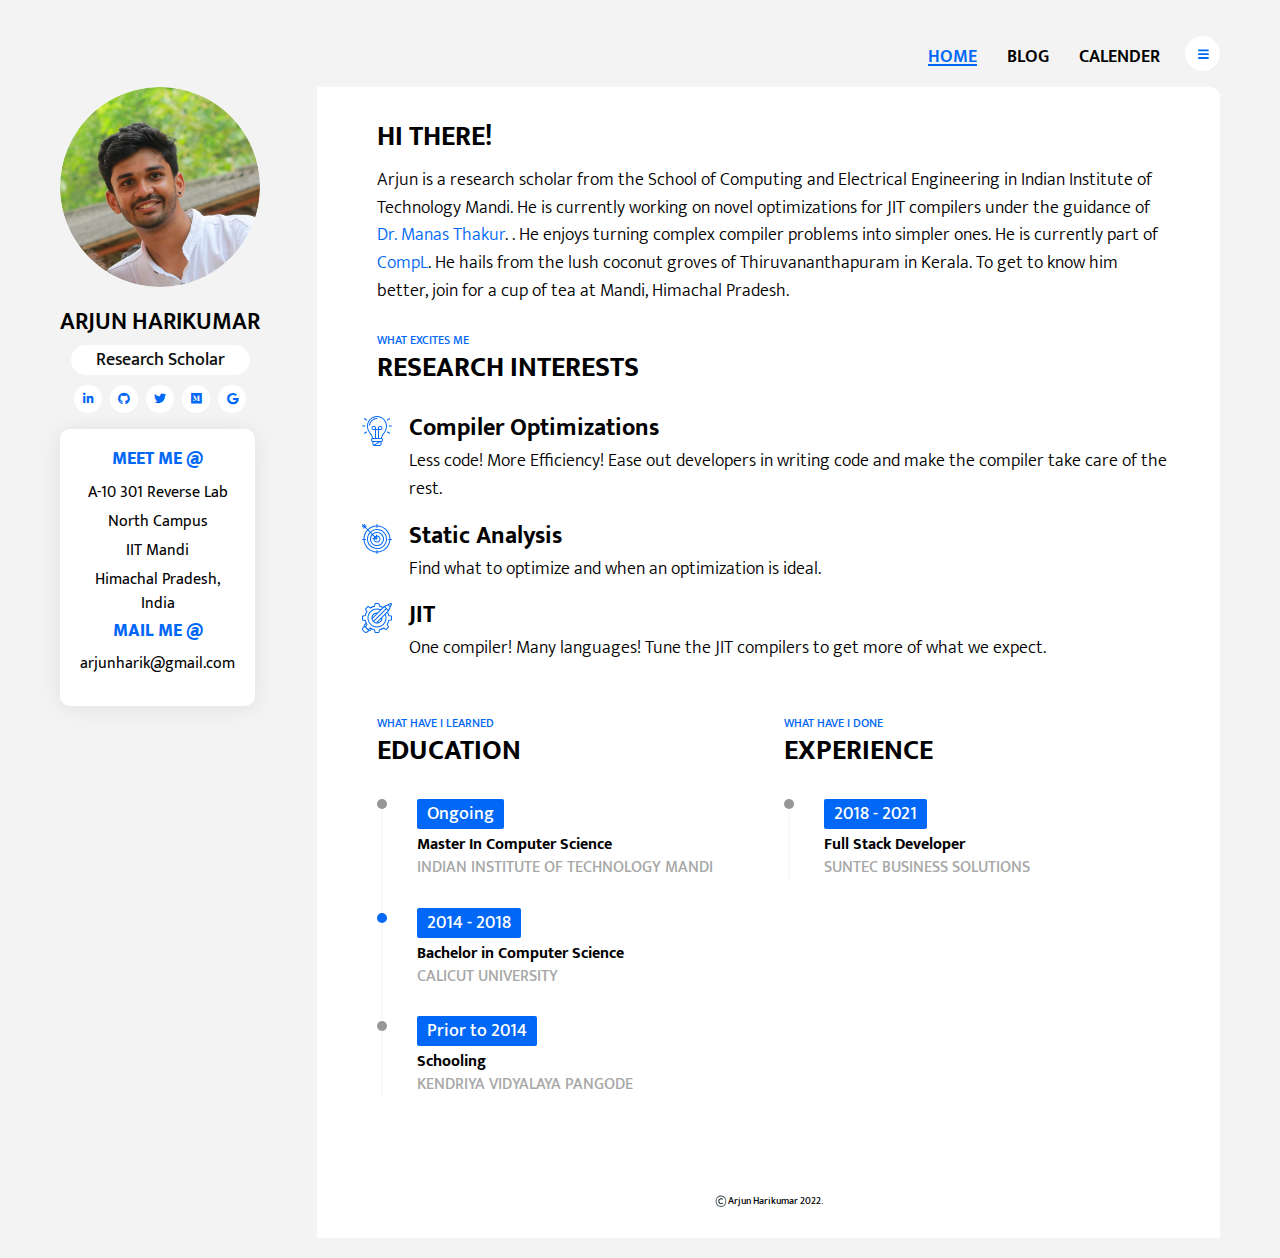
==== index.html @ 845faffc "Intial Commit" ====
<!DOCTYPE html>
<html lang="en">

<head>
    <meta charset="UTF-8">
    <meta name="viewport" content="width=device-width, initial-scale=1.0">
    <meta http-equiv="X-UA-Compatible" content="ie=edge">
    <title>Arjun Harikumar :: Home</title>
    <link rel="icon" type="image/x-icon" href="assets/images/A.jpg" /> 
    <link href="https://fonts.googleapis.com/css?family=Mukta:300,400,500,600,700&display=swap" rel="stylesheet">
    <link rel="stylesheet" href="assets/vendors/@fortawesome/fontawesome-free/css/all.min.css">
    <link rel="stylesheet" href="assets/css/live-resume.css">
</head>
<body>
    <header>
        <button class="btn btn-white btn-share ml-auto mr-3 ml-md-0 mr-md-auto" style="visibility:hidden"><img src="assets/images/share.svg" alt="share" class="btn-img">
            SHARE</button>
        <nav class="collapsible-nav" id="collapsible-nav">
            <a href="index.html" class="nav-link active">HOME</a>
            <a href="blog.html" class="nav-link">BLOG</a>
            <a href="calender.html" class="nav-link">CALENDER</a>
        </nav>
        <button class="btn btn-menu-toggle btn-white rounded-circle" data-toggle="collapsible-nav"
            data-target="collapsible-nav"><img src="assets/images/hamburger.svg" alt="hamburger"></button>
    </header>
    <div class="content-wrapper">
        <aside>
            <div class="profile-img-wrapper">
                <img src="assets/images/profile.png" alt="profile">
            </div>
            <h1 class="profile-name">ARJUN HARIKUMAR</h1>
            <div class="text-center">
                <span class="badge badge-white badge-pill profile-designation">Research Scholar</span>
            </div>
            <nav class="social-links">
                <a href="https://www.linkedin.com/in/arjunharik/" target="_blank" class="social-link"><i class="fab fa-linkedin-in"></i></a>
                <a href="https://github.com/arjunhk7" target="_blank" class="social-link"><i class="fab fa-github"></i></a>
                <a href="https://twitter.com/ahkrocks619" target="_blank" class="social-link"><i class="fab fa-twitter"></i></a>
                <a href="https://medium.com/@arjunharik" target="_blank" class="social-link"><i class="fab fa-medium"></i></a>
                <a href="mailto:s21008@students.iitmandi.ac.in" target="_blank" class="social-link"><i class="fab fa-google"></i></a>
            </nav>
            <!-- <div class="widget">
                <h5 class="widget-title">Meet me @</h5>
                <div class="widget-content">
                    <p>A-10 301 Reverse Lab</p>
                    <p>North Campus</p>
                    <p>IIT Mandi</p>
                    <p>Himachal Pradesh, India</p>
                    <h5 class="widget-title">Mail me @</h5>
                	<div class="widget-content">
                    <p><a href="arjunharik@gmail.com" target="_blank">arjunharik@gmail.com</a></p>
                    <button class="btn btn-download-cv btn-primary rounded-pill"> <img src="assets/images/download.svg" alt="download"
                        class="btn-img">DOWNLOAD CV </button>
                </div>
            </div> -->
            <div class="widget card">
                <div class="card-body">
                    <div class="widget-content">
                        <h5 class="widget-title card-title">Meet me @</h5>
                        <p>A-10 301 Reverse Lab</p>
                    	<p>North Campus</p>
                   		<p>IIT Mandi</p>
                    	<p>Himachal Pradesh, India</p>
                    	<h5 class="widget-title card-title">Mail me @</h5>
                        <p>arjunharik@gmail.com</p>
                    </div>
                </div>
            </div>
        </aside>
        <main>
            <section class="intro-section">
                <h2 class="section-title">Hi there!</h2>
                <p>Arjun is a research scholar from the School of Computing and Electrical Engineering in Indian Institute of Technology Mandi. He is currently working on novel optimizations for JIT compilers under the guidance of <a href="https://manas.gitlab.io/" target="_blank">Dr. Manas Thakur</a>.
                 . He enjoys turning complex compiler problems into simpler ones. He is currently part of <a href="https://compl.iitmandi.ac.in/" target="_blank">CompL</a>. He hails from the lush coconut groves of Thiruvananthapuram in Kerala. To get to know him better, join for a cup of tea at Mandi, Himachal Pradesh.   </p>
                <!-- <a href="#!" class="btn btn-primary btn-hire-me">HIRE ME</a> -->
            </section>
            <section class="services-section">
                <h6 class="section-subtitle">WHAT EXCITES ME</h6>
                <h2 class="section-title">RESEARCH INTERESTS</h2>
                <div class="row">
                    <div class="media service-card col-lg-6">
                        <div class="service-icon">
                            <img src="assets/images/003-idea.svg" alt="bulb">
                        </div>
                        <div class="media-body">
                            <h5 class="service-title">Compiler Optimizations</h5>
                            <p class="service-description">Less code! More Efficiency! Ease out developers in writing code and make the compiler take care of the rest.
                            </p>
                        </div>
                    </div>
                </div>
                <div class="row">
                    <div class="media service-card col-lg-6">
                        <div class="service-icon">
                            <img src="assets/images/001-target.svg" alt="bulb">
                        </div>
                        <div class="media-body">
                            <h5 class="service-title">Static Analysis</h5>
                            <p class="service-description">Find what to optimize and when an optimization is ideal.
                            </p>
                        </div>
                    </div>
                </div>
                <div class="row">
                    <div class="media service-card col-lg-6">
                        <div class="service-icon">
                            <img src="assets/images/002-development.svg" alt="bulb">
                        </div>
                        <div class="media-body">
                            <h5 class="service-title">JIT</h5>
                            <p class="service-description">One compiler! Many languages! Tune the JIT compilers to get more of what we expect.
                            </p>
                        </div>
                    </div>
                </div>
            </section>
            <section class="resume-section">
                <div class="row">
                    <div class="col-lg-6">
                    	<h6 class="section-subtitle">WHAT HAVE I LEARNED</h6>
                        <h2 class="section-title">EDUCATION</h2>
                        <ul class="time-line">
                            <li class="time-line-item">
                                <span class="badge badge-primary">Ongoing</span>
                                <h6 class="time-line-item-title">Master In Computer Science</h6>
                                <p class="time-line-item-subtitle">INDIAN INSTITUTE OF TECHNOLOGY MANDI</p>
                            </li>
                            <li class="time-line-item">
                                <span class="badge badge-primary">2014 - 2018</span>
                                <h6 class="time-line-item-title">Bachelor in Computer Science</h6>
                                <p class="time-line-item-subtitle">CALICUT UNIVERSITY</p>
                            </li>
                            <li class="time-line-item">
                                <span class="badge badge-primary">Prior to 2014 </span>
                                <h6 class="time-line-item-title">Schooling</h6>
                                <p class="time-line-item-subtitle">KENDRIYA VIDYALAYA PANGODE</p>
                            </li>
                        </ul>
                    </div>
                    <div class="col-lg-6">
                    	<h6 class="section-subtitle">WHAT HAVE I DONE</h6>
                        <h2 class="section-title">Experience</h2>
                        <ul class="time-line">
                            <li class="time-line-item">
                                <span class="badge badge-primary">2018 - 2021</span>
                                <h6 class="time-line-item-title">Full Stack Developer</h6>
                                <p class="time-line-item-subtitle">SUNTEC BUSINESS SOLUTIONS</p>
                            </li>
                        </ul>
                    </div>
                </div>
            </section>
            <footer>
            <img style="max-width: 15px" src="assets/images/copyright.jpg" alt="copyright">Arjun Harikumar 2022.
            </footer>
        </main>
    </div>
    <script src="assets/vendors/jquery/dist/jquery.min.js"></script>
    <script src="assets/vendors/@popperjs/core/dist/umd/popper-base.min.js"></script>
    <script src="assets/vendors/bootstrap/dist/js/bootstrap.min.js"></script>
    <script src="assets/js/live-resume.js"></script>
</body>

</html>
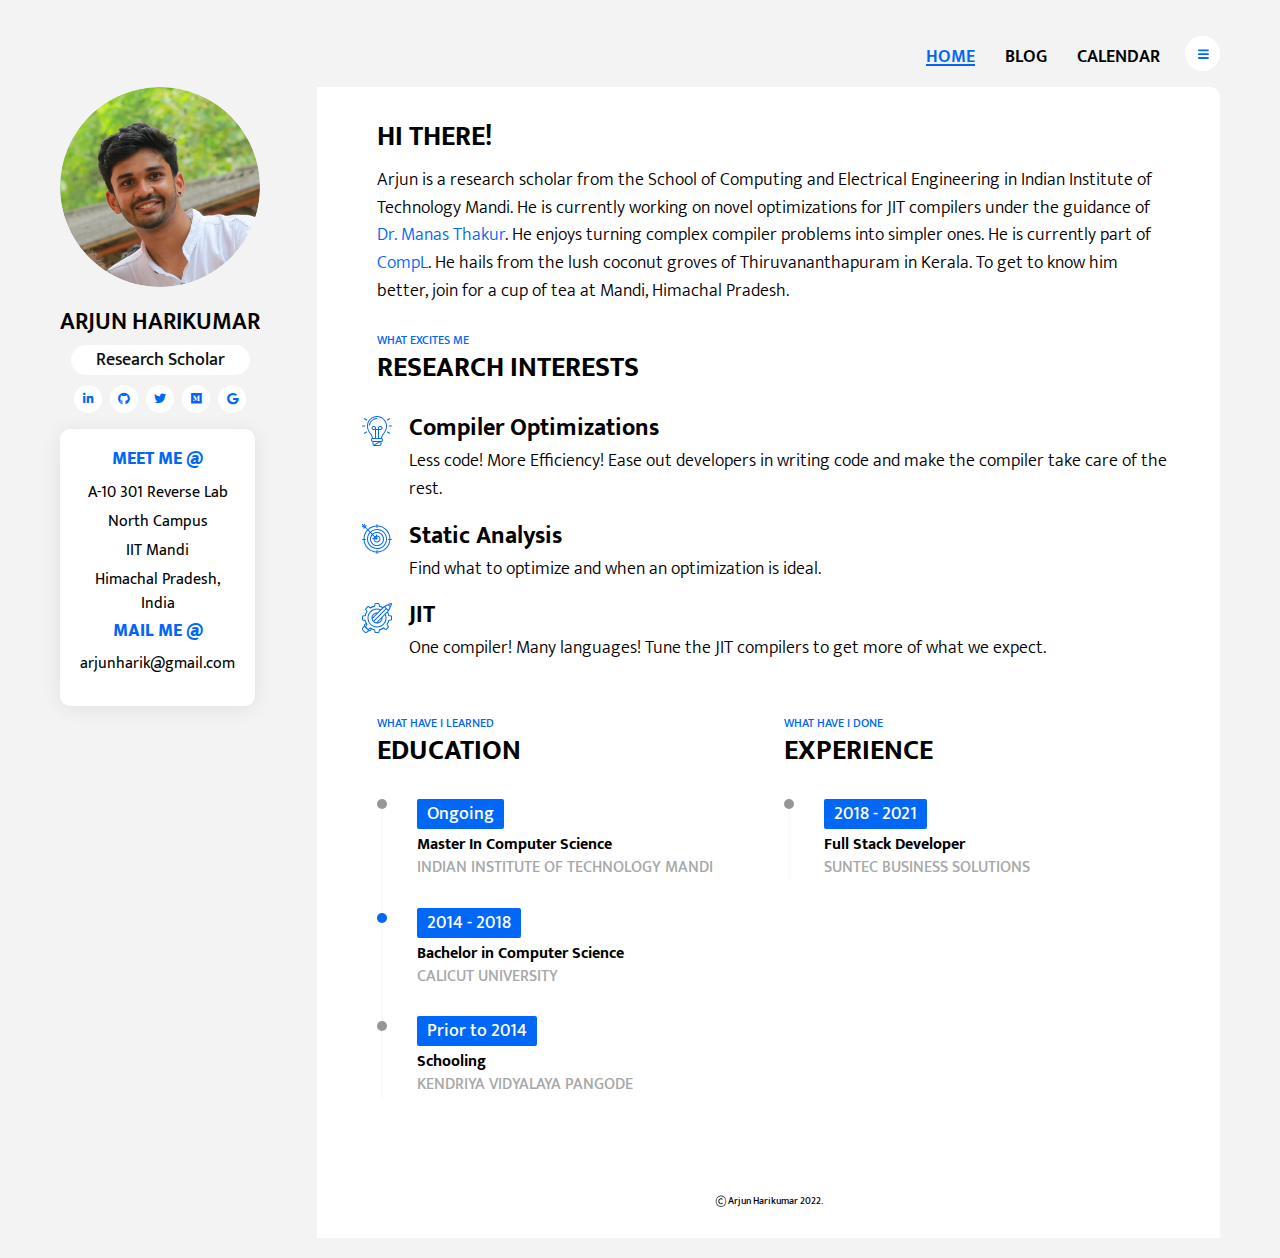
==== commit c837f874: "Edited spellings" ====
--- a/index.html
+++ b/index.html
@@ -18,7 +18,7 @@
         <nav class="collapsible-nav" id="collapsible-nav">
             <a href="index.html" class="nav-link active">HOME</a>
             <a href="blog.html" class="nav-link">BLOG</a>
-            <a href="calender.html" class="nav-link">CALENDER</a>
+            <a href="calender.html" class="nav-link">CALENDAR</a>
         </nav>
         <button class="btn btn-menu-toggle btn-white rounded-circle" data-toggle="collapsible-nav"
             data-target="collapsible-nav"><img src="assets/images/hamburger.svg" alt="hamburger"></button>
@@ -71,7 +71,7 @@
             <section class="intro-section">
                 <h2 class="section-title">Hi there!</h2>
                 <p>Arjun is a research scholar from the School of Computing and Electrical Engineering in Indian Institute of Technology Mandi. He is currently working on novel optimizations for JIT compilers under the guidance of <a href="https://manas.gitlab.io/" target="_blank">Dr. Manas Thakur</a>.
-                 . He enjoys turning complex compiler problems into simpler ones. He is currently part of <a href="https://compl.iitmandi.ac.in/" target="_blank">CompL</a>. He hails from the lush coconut groves of Thiruvananthapuram in Kerala. To get to know him better, join for a cup of tea at Mandi, Himachal Pradesh.   </p>
+                  He enjoys turning complex compiler problems into simpler ones. He is currently part of <a href="https://compl.iitmandi.ac.in/" target="_blank">CompL</a>. He hails from the lush coconut groves of Thiruvananthapuram in Kerala. To get to know him better, join for a cup of tea at Mandi, Himachal Pradesh.   </p>
                 <!-- <a href="#!" class="btn btn-primary btn-hire-me">HIRE ME</a> -->
             </section>
             <section class="services-section">
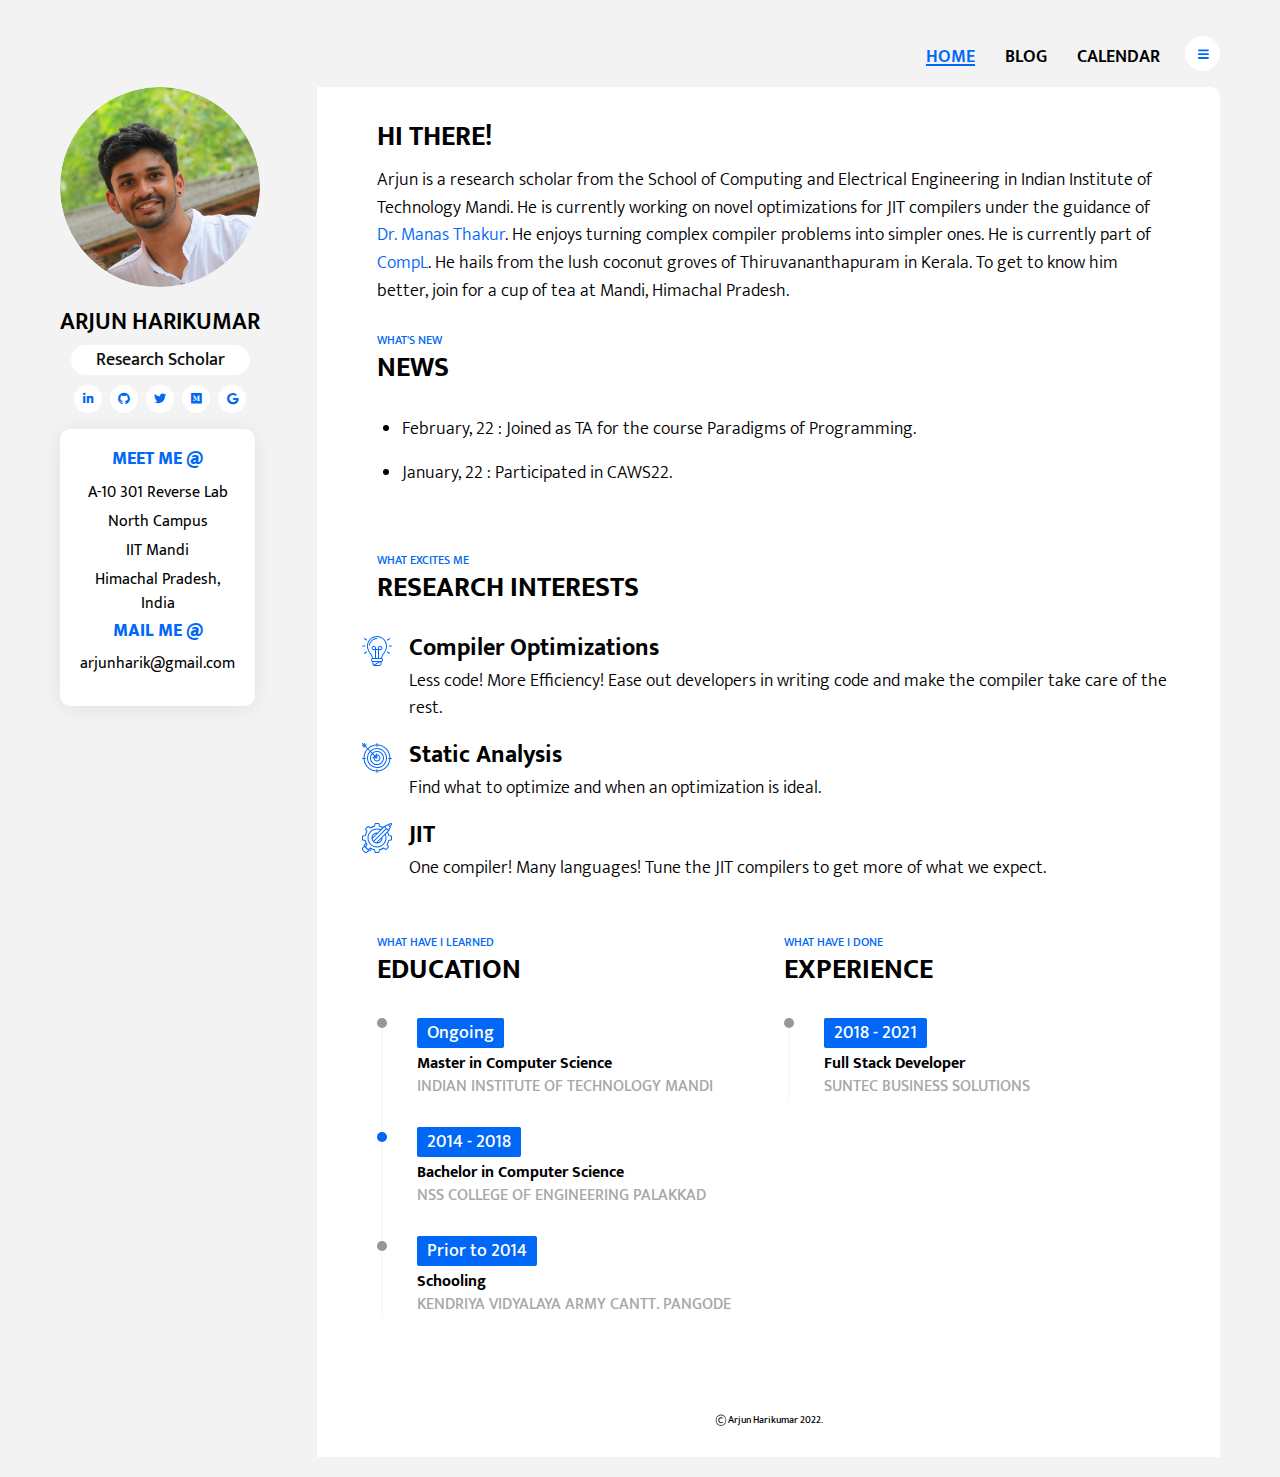
==== commit 5f2dcc58: "Added News section." ====
--- a/index.html
+++ b/index.html
@@ -75,6 +75,25 @@
                 <!-- <a href="#!" class="btn btn-primary btn-hire-me">HIRE ME</a> -->
             </section>
             <section class="services-section">
+                <h6 class="section-subtitle">WHAT'S NEW</h6>
+                <h2 class="section-title">NEWS</h2>
+                <div class="row" style="padding-bottom: 0px">
+                <ul style="padding-bottom: 0px">
+                	<li style="padding-bottom: 0px">
+                    <div class="media-body">
+                        <p class="service-description">February, 22 : Joined as TA for the course Paradigms of Programming.
+                        </p>
+                    </div>
+                    </li>
+                    <li style="padding-bottom: 0px">
+                    <div class="media-body">
+                        <p class="service-description">January, 22 : Participated in CAWS22.
+                        </p>
+                    </div>
+                </ul>
+                </div>
+            </section>
+            <section class="services-section">
                 <h6 class="section-subtitle">WHAT EXCITES ME</h6>
                 <h2 class="section-title">RESEARCH INTERESTS</h2>
                 <div class="row">
@@ -122,18 +141,18 @@
                         <ul class="time-line">
                             <li class="time-line-item">
                                 <span class="badge badge-primary">Ongoing</span>
-                                <h6 class="time-line-item-title">Master In Computer Science</h6>
+                                <h6 class="time-line-item-title">Master in Computer Science</h6>
                                 <p class="time-line-item-subtitle">INDIAN INSTITUTE OF TECHNOLOGY MANDI</p>
                             </li>
                             <li class="time-line-item">
                                 <span class="badge badge-primary">2014 - 2018</span>
                                 <h6 class="time-line-item-title">Bachelor in Computer Science</h6>
-                                <p class="time-line-item-subtitle">CALICUT UNIVERSITY</p>
+                                <p class="time-line-item-subtitle">NSS COLLEGE OF ENGINEERING PALAKKAD</p>
                             </li>
                             <li class="time-line-item">
                                 <span class="badge badge-primary">Prior to 2014 </span>
                                 <h6 class="time-line-item-title">Schooling</h6>
-                                <p class="time-line-item-subtitle">KENDRIYA VIDYALAYA PANGODE</p>
+                                <p class="time-line-item-subtitle">KENDRIYA VIDYALAYA ARMY CANTT. PANGODE</p>
                             </li>
                         </ul>
                     </div>
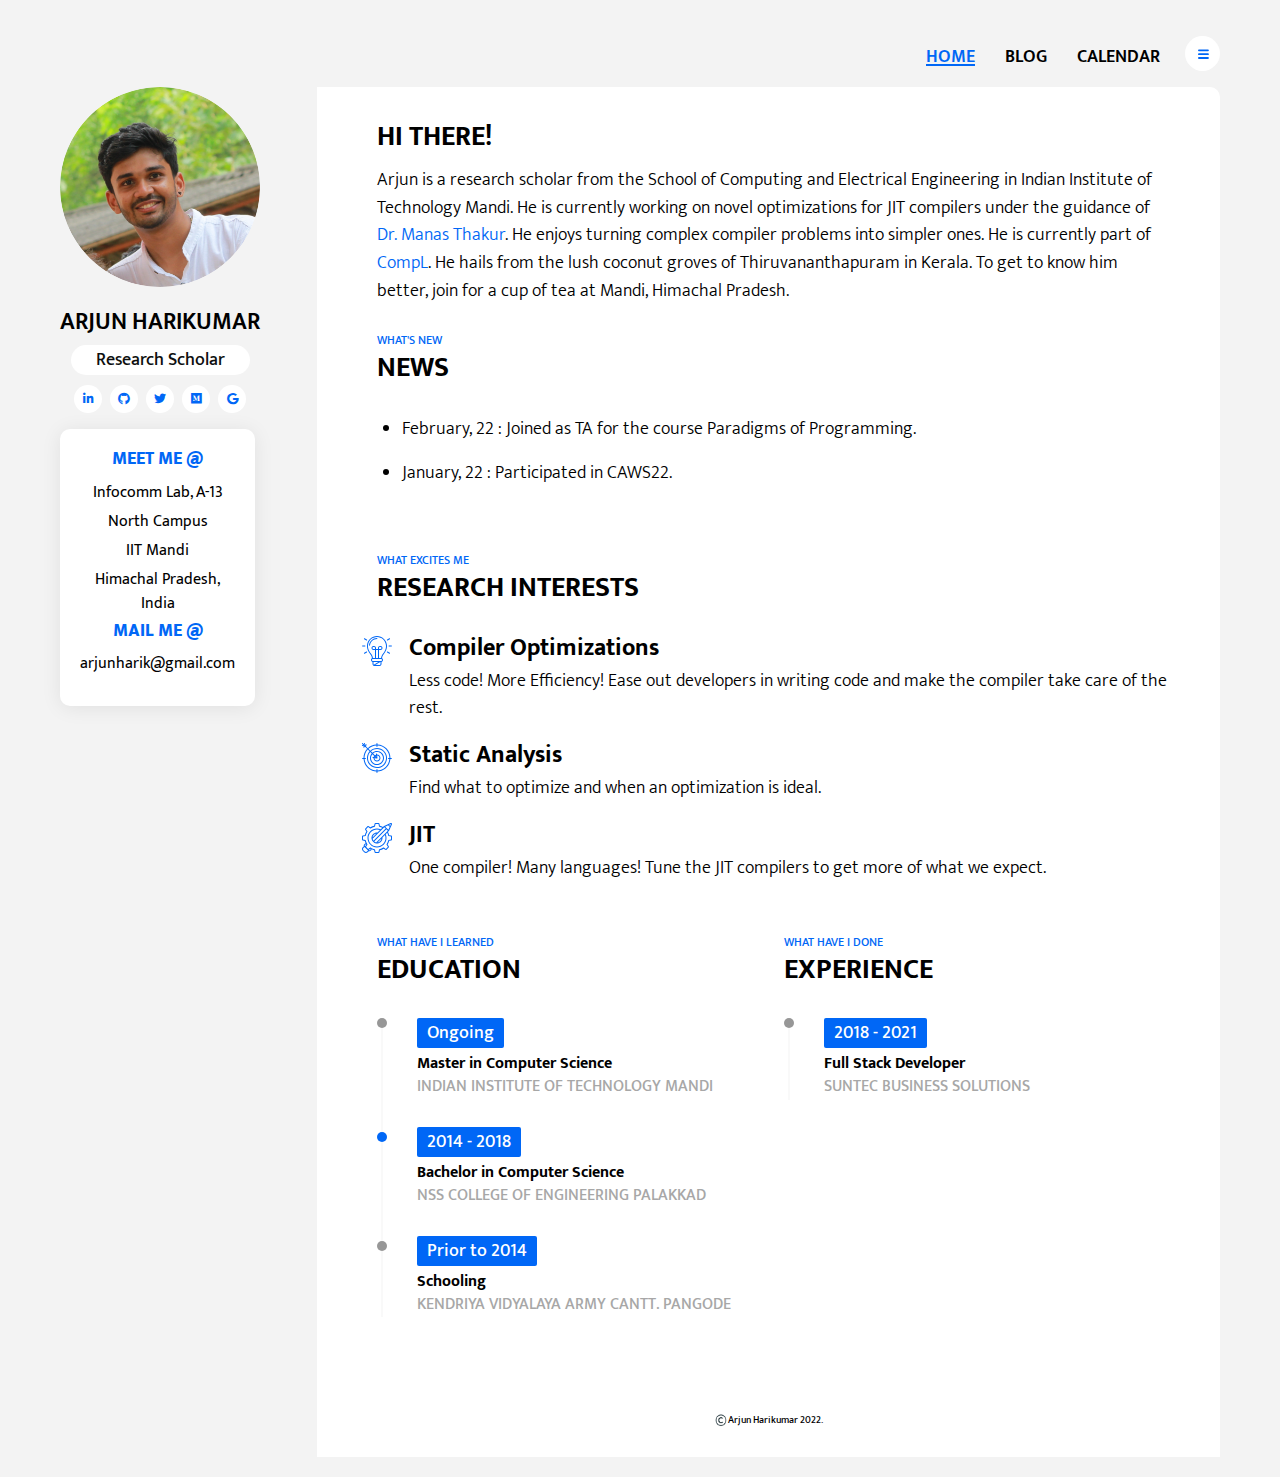
==== commit cc89a72c: "Edited Address" ====
--- a/index.html
+++ b/index.html
@@ -57,7 +57,7 @@
                 <div class="card-body">
                     <div class="widget-content">
                         <h5 class="widget-title card-title">Meet me @</h5>
-                        <p>A-10 301 Reverse Lab</p>
+                        <p>Infocomm Lab, A-13</p>
                     	<p>North Campus</p>
                    		<p>IIT Mandi</p>
                     	<p>Himachal Pradesh, India</p>
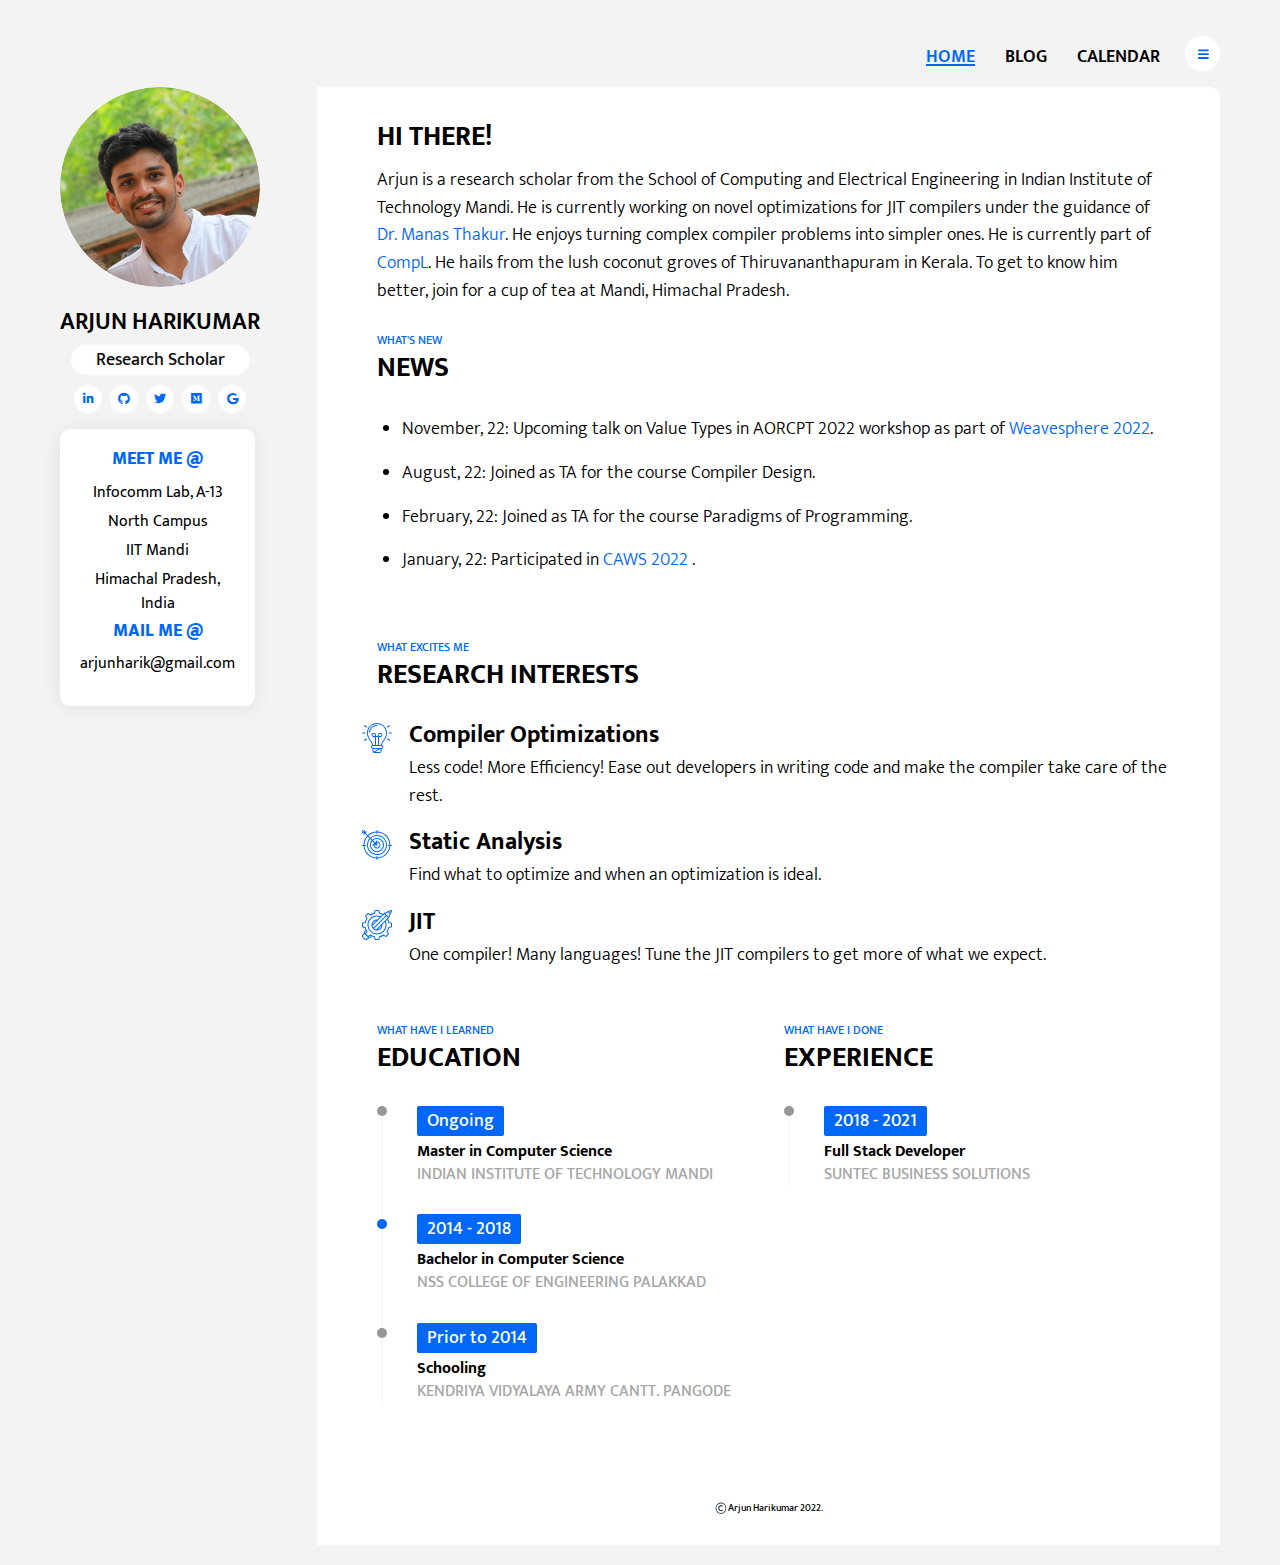
==== commit 25c06766: "Modified content" ====
--- a/index.html
+++ b/index.html
@@ -57,7 +57,7 @@
                 <div class="card-body">
                     <div class="widget-content">
                         <h5 class="widget-title card-title">Meet me @</h5>
-                        <p>Infocomm Lab, A-13</p>
+                        <p>Infocomm Lab,  A-13</p>
                     	<p>North Campus</p>
                    		<p>IIT Mandi</p>
                     	<p>Himachal Pradesh, India</p>
@@ -71,7 +71,7 @@
             <section class="intro-section">
                 <h2 class="section-title">Hi there!</h2>
                 <p>Arjun is a research scholar from the School of Computing and Electrical Engineering in Indian Institute of Technology Mandi. He is currently working on novel optimizations for JIT compilers under the guidance of <a href="https://manas.gitlab.io/" target="_blank">Dr. Manas Thakur</a>.
-                  He enjoys turning complex compiler problems into simpler ones. He is currently part of <a href="https://compl.iitmandi.ac.in/" target="_blank">CompL</a>. He hails from the lush coconut groves of Thiruvananthapuram in Kerala. To get to know him better, join for a cup of tea at Mandi, Himachal Pradesh.   </p>
+                  He enjoys turning complex compiler problems into simpler ones. He is currently part of <a href="https://compl.iitmandi.ac.in/" target="_blank">CompL</a>. He hails from the lush coconut groves of Thiruvananthapuram in Kerala. To get to know him better,  join for a cup of tea at Mandi, Himachal Pradesh.   </p>
                 <!-- <a href="#!" class="btn btn-primary btn-hire-me">HIRE ME</a> -->
             </section>
             <section class="services-section">
@@ -79,15 +79,27 @@
                 <h2 class="section-title">NEWS</h2>
                 <div class="row" style="padding-bottom: 0px">
                 <ul style="padding-bottom: 0px">
-                	<li style="padding-bottom: 0px">
-                    <div class="media-body">
-                        <p class="service-description">February, 22 : Joined as TA for the course Paradigms of Programming.
+                    <li style="padding-bottom: 0px">
+                    <div class="media-body">
+                        <p class="service-description">November, 22: Upcoming talk on Value Types in AORCPT 2022 workshop as part of <a href="https://pheedloop.com/weavesphere2022/site/home/" target="_blank"> Weavesphere 2022</a>.
                         </p>
                     </div>
                     </li>
                     <li style="padding-bottom: 0px">
                     <div class="media-body">
-                        <p class="service-description">January, 22 : Participated in CAWS22.
+                        <p class="service-description">August, 22: Joined as TA for the course Compiler Design.
+                        </p>
+                    </div>
+                    </li>
+                	<li style="padding-bottom: 0px">
+                    <div class="media-body">
+                        <p class="service-description">February, 22: Joined as TA for the course Paradigms of Programming.
+                        </p>
+                    </div>
+                    </li>
+                    <li style="padding-bottom: 0px">
+                    <div class="media-body">
+                        <p class="service-description">January, 22: Participated in <a href="https://www.chips.pes.edu/nsm-caws2021" target="_blank"> CAWS 2022 <a>.
                         </p>
                     </div>
                 </ul>
@@ -178,6 +190,16 @@
     <script src="assets/vendors/@popperjs/core/dist/umd/popper-base.min.js"></script>
     <script src="assets/vendors/bootstrap/dist/js/bootstrap.min.js"></script>
     <script src="assets/js/live-resume.js"></script>
+    <!-- Google tag (gtag.js) -->
+    <script async src="https://www.googletagmanager.com/gtag/js?id=G-TV8LN08N43"></script>
+    <script>
+    window.dataLayer = window.dataLayer || [];
+    function gtag(){dataLayer.push(arguments);}
+    gtag('js', new Date());
+
+    gtag('config', 'G-TV8LN08N43');
+    </script>
+
 </body>
 
-</html>+</html>
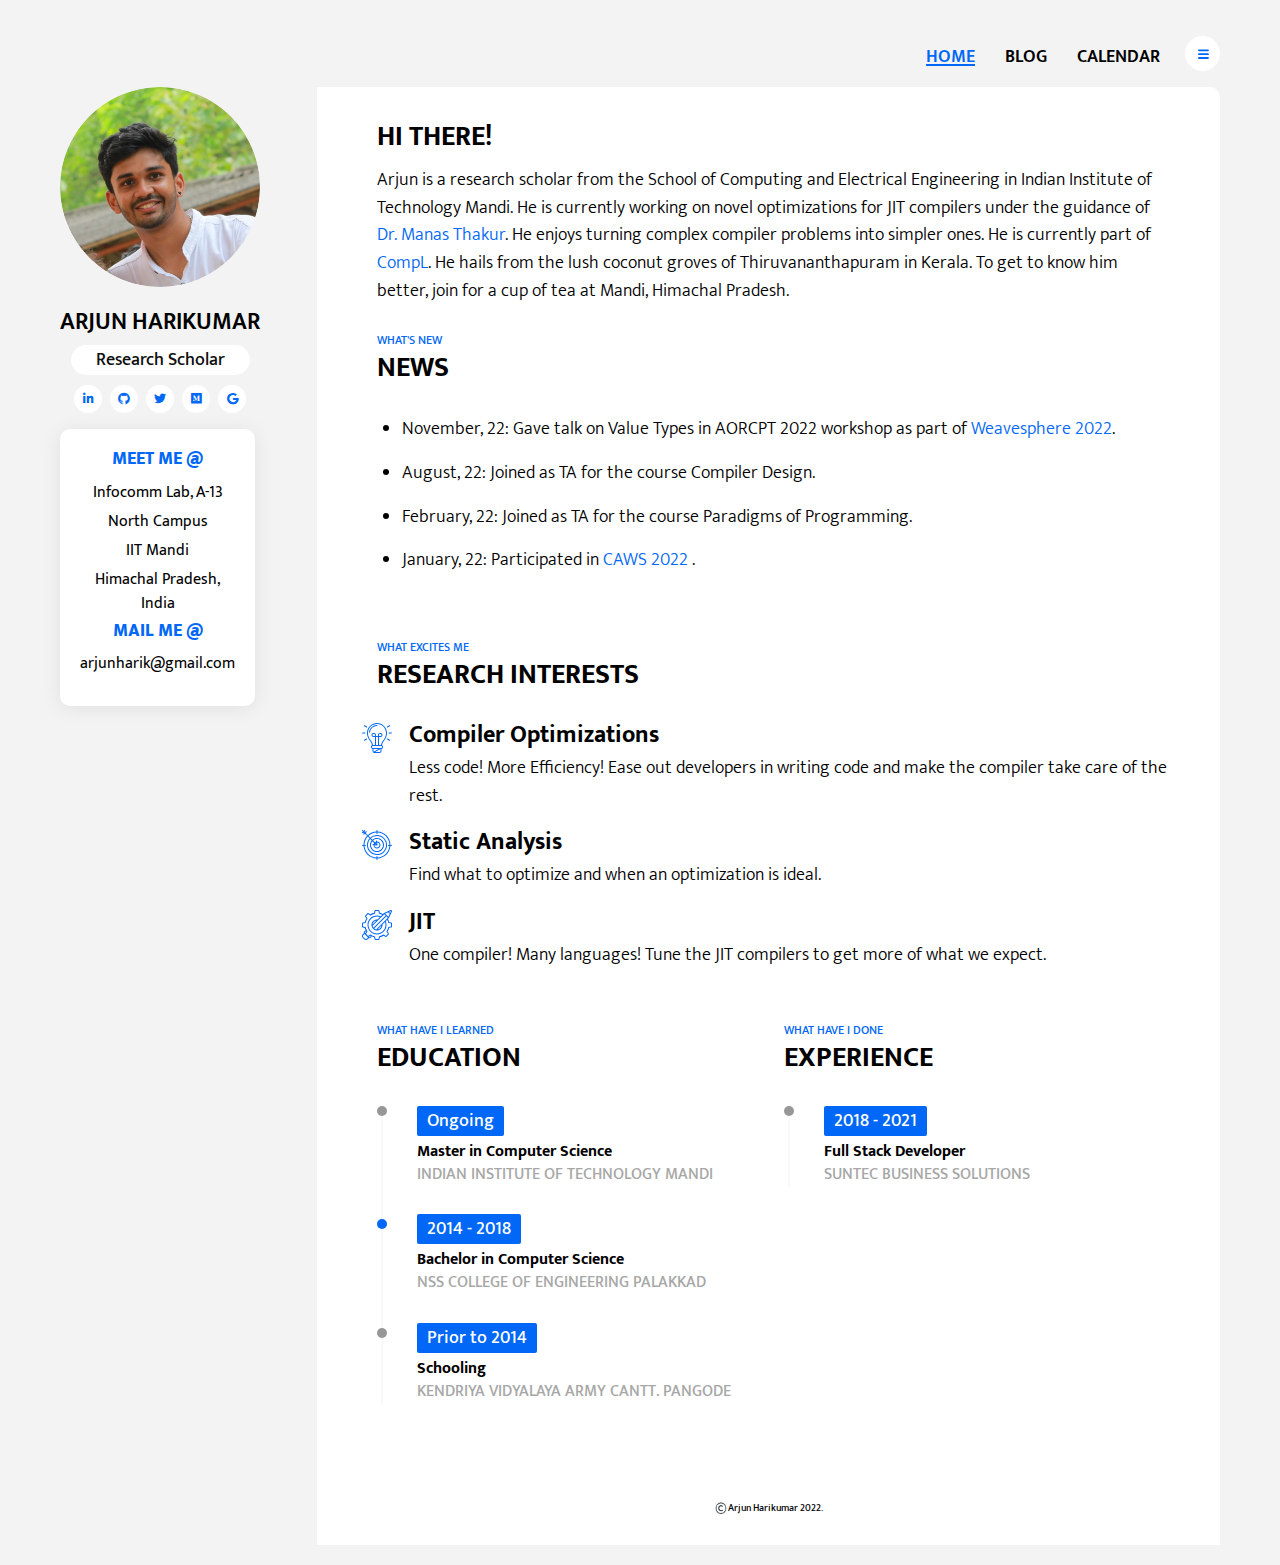
==== commit 434aecde: "MM" ====
--- a/index.html
+++ b/index.html
@@ -81,7 +81,7 @@
                 <ul style="padding-bottom: 0px">
                     <li style="padding-bottom: 0px">
                     <div class="media-body">
-                        <p class="service-description">November, 22: Upcoming talk on Value Types in AORCPT 2022 workshop as part of <a href="https://pheedloop.com/weavesphere2022/site/home/" target="_blank"> Weavesphere 2022</a>.
+                        <p class="service-description">November, 22: Gave talk on Value Types in AORCPT 2022 workshop as part of <a href="https://pheedloop.com/weavesphere2022/site/home/" target="_blank"> Weavesphere 2022</a>.
                         </p>
                     </div>
                     </li>
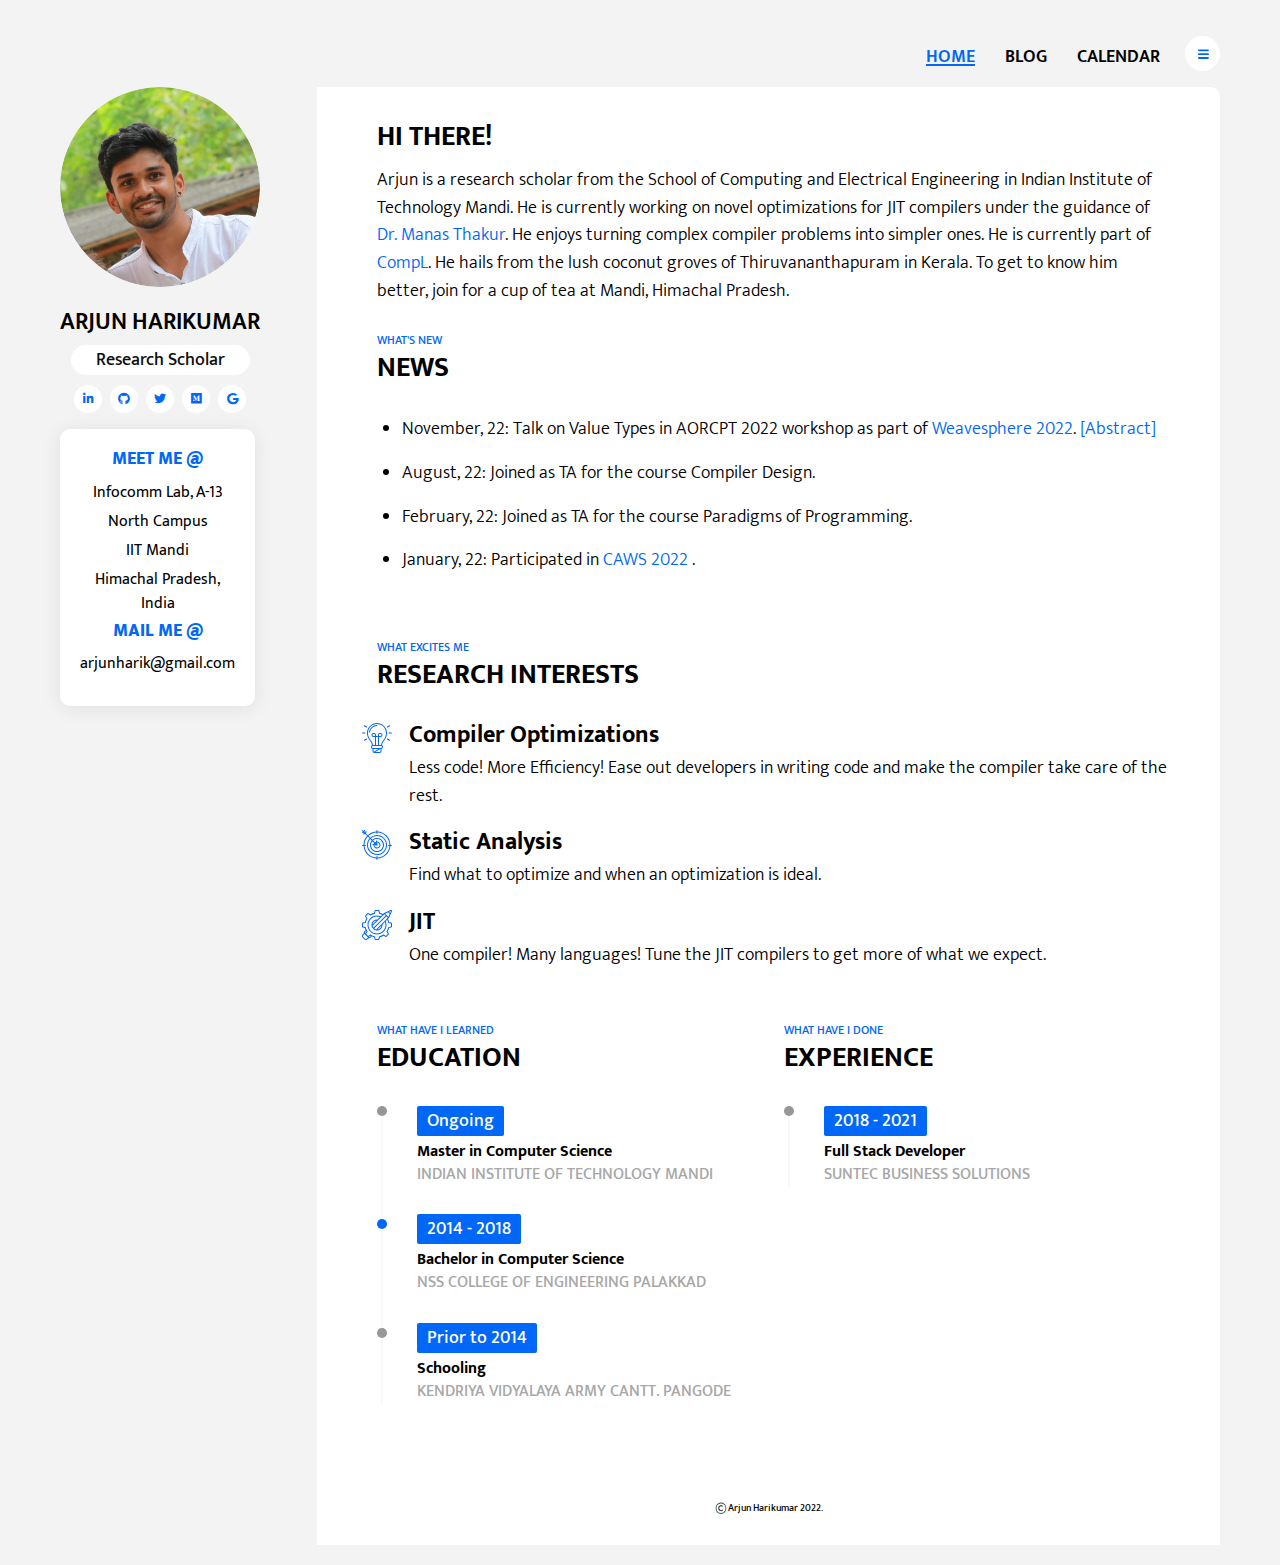
==== commit 90a34127: "Minor changes" ====
--- a/index.html
+++ b/index.html
@@ -70,7 +70,7 @@
         <main>
             <section class="intro-section">
                 <h2 class="section-title">Hi there!</h2>
-                <p>Arjun is a research scholar from the School of Computing and Electrical Engineering in Indian Institute of Technology Mandi. He is currently working on novel optimizations for JIT compilers under the guidance of <a href="https://manas.gitlab.io/" target="_blank">Dr. Manas Thakur</a>.
+                <p>Arjun is a research scholar from the School of Computing and Electrical Engineering in Indian Institute of Technology Mandi. He is currently working on novel optimizations for JIT compilers under the guidance of <a href="https://www.cse.iitb.ac.in/~manas/" target="_blank">Dr. Manas Thakur</a>.
                   He enjoys turning complex compiler problems into simpler ones. He is currently part of <a href="https://compl.iitmandi.ac.in/" target="_blank">CompL</a>. He hails from the lush coconut groves of Thiruvananthapuram in Kerala. To get to know him better,  join for a cup of tea at Mandi, Himachal Pradesh.   </p>
                 <!-- <a href="#!" class="btn btn-primary btn-hire-me">HIRE ME</a> -->
             </section>
@@ -81,7 +81,7 @@
                 <ul style="padding-bottom: 0px">
                     <li style="padding-bottom: 0px">
                     <div class="media-body">
-                        <p class="service-description">November, 22: Gave talk on Value Types in AORCPT 2022 workshop as part of <a href="https://pheedloop.com/weavesphere2022/site/home/" target="_blank"> Weavesphere 2022</a>.
+                        <p class="service-description">November, 22: Talk on Value Types in AORCPT 2022 workshop as part of <a href="https://pheedloop.com/weavesphere2022/site/home/" target="_blank"> Weavesphere 2022</a>. <a href="https://www.cse.iitb.ac.in/~manas/docs/abstracts/aorcpt22.pdf" target="_blank"> [Abstract]</a>
                         </p>
                     </div>
                     </li>
